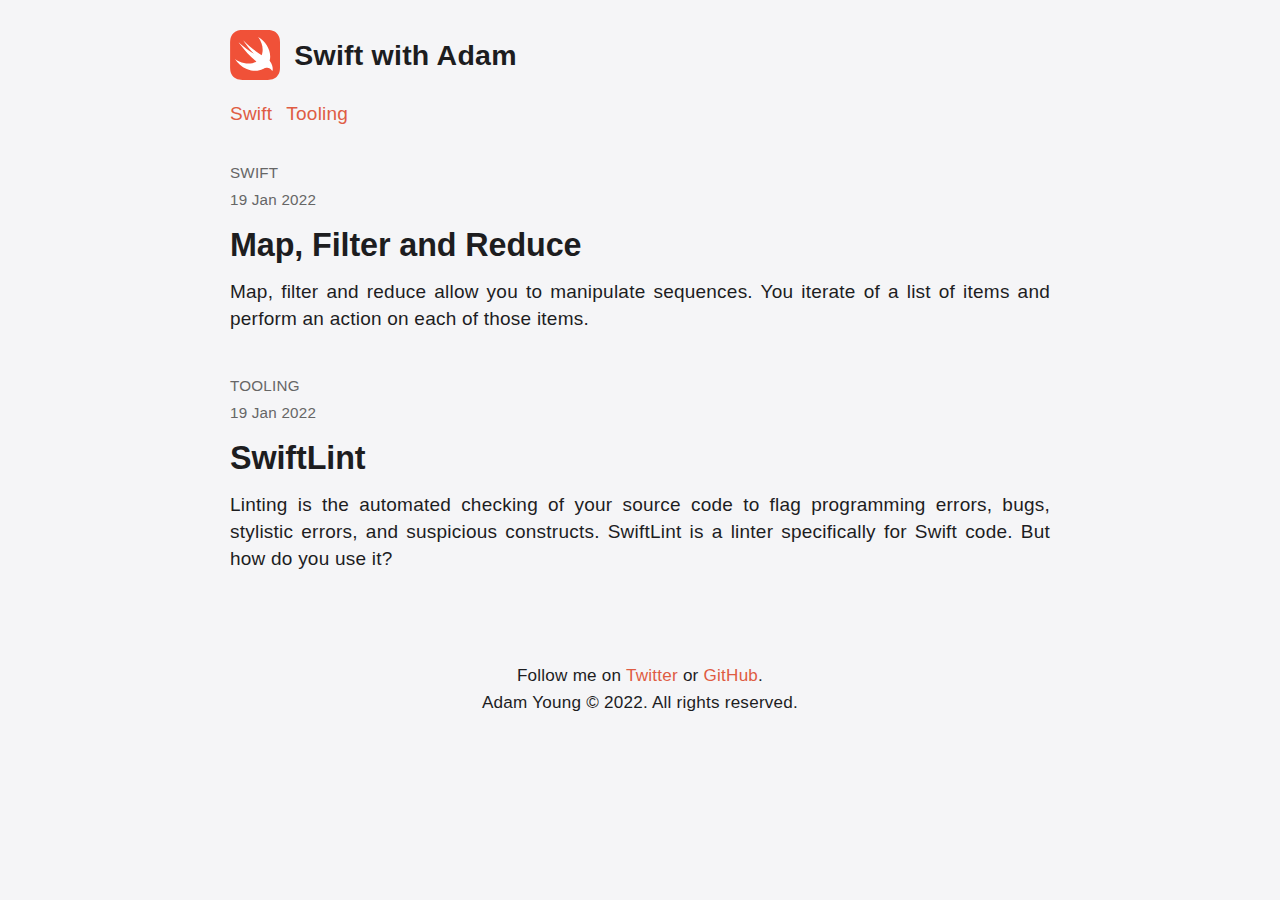
==== index.html @ f8880c5d "Deploying to blog from  @ dd36a18d6a02114e4bb6f28b5c849c3270a93f9e 🚀" ====
<!DOCTYPE html><html lang="en"><head><meta charset="UTF-8"/><meta name="og:site_name" content="Swift with Adam"/><link rel="canonical" href="https://swiftwithadam.com"/><meta name="twitter:url" content="https://swiftwithadam.com"/><meta name="og:url" content="https://swiftwithadam.com"/><title>Swift with Adam</title><meta name="twitter:title" content="Swift with Adam"/><meta name="og:title" content="Swift with Adam"/><meta name="description" content="Articles on everything you need to know about Swift"/><meta name="twitter:description" content="Articles on everything you need to know about Swift"/><meta name="og:description" content="Articles on everything you need to know about Swift"/><meta name="twitter:card" content="summary"/><link rel="stylesheet" href="/styles.css" type="text/css"/><meta name="viewport" content="width=device-width, initial-scale=1.0"/><link rel="shortcut icon" href="/images/swift_logo.svg" type="image/svg+xml"/><link rel="alternate" href="/feed.rss" type="application/rss+xml" title="Subscribe to Swift with Adam"/><meta name="twitter:image" content="https://swiftwithadam.com/images/swift_logo.svg"/><meta name="og:image" content="https://swiftwithadam.com/images/swift_logo.svg"/></head><body><header><img src="/images/swift_logo.svg" class="logo"/><a href="/" class="site-name">Swift with Adam</a><nav><ul><li><a href="/swift">Swift</a></li><li><a href="/tooling">Tooling</a></li></ul></nav></header><main><ul class="item-list"><li><article><p class="item-eyebrow">Swift</p><p class="item-date">19 Jan 2022</p><h1><a href="/swift/map-filter-reduce">Map, Filter and Reduce</a></h1><p>Map, filter and reduce allow you to manipulate sequences. You iterate of a list of items and perform an action on each of those items.</p></article></li><li><article><p class="item-eyebrow">Tooling</p><p class="item-date">19 Jan 2022</p><h1><a href="/tooling/swiftlint">SwiftLint</a></h1><p>Linting is the automated checking of your source code to flag programming errors, bugs, stylistic errors, and suspicious constructs. SwiftLint is a linter specifically for Swift code. But how do you use it?</p></article></li></ul></main><footer><p>Follow me on <a href="https://twitter.com/adamayoung">Twitter</a> or <a href="https://github.com/adamayoung">GitHub</a>.</p><p>Adam Young © 2022. All rights reserved.</p></footer></body></html>
---- styles.css ----
/* Reset CSS */

html {
    font-size: 100%;
    -ms-text-size-adjust: 100%;
    -webkit-text-size-adjust:100%
}

body {
    margin: 0;
    padding: 0;
}

*, * :before, * :after {
    -moz-box-sizing: border-box;
    -webkit-box-sizing: border-box;
    box-sizing:border-box
}

html, body {
    height: 100%;
}

ul, ol, li, dl, dt, dd, h1, h2, h3, h4, h5, h6, hgroup, p, blockquote, figure, form, fieldset, input, legend, pre, abbr {
    margin: 0;
    padding:0
}

pre, code, address, caption, th, figcaption {
    font-size: 1em;
    font-weight: normal;
    font-style: normal;
}

fieldset, iframe, img {
    border: none;
}

caption, th {
    text-align:left;
}

table {
    border-collapse: collapse;
    border-spacing: 0;
}

article, aside, footer, header, nav, main, section, summary, details, hgroup, figure, figcaption {
    display:block
}

audio, canvas, video, progress {
    display: inline-block;
    vertical-align: baseline
}

button {
    font: inherit;
    vertical-align: middle;
}

:root {
    --border-radius: 4px;
    --content-margin-bottom: 1em;
}

/* Variables */

body {
    --color-fill: #f5f5f7;
    --color-blue: #36f;
    --color-orange: rgb(223, 92, 67);
    --color-light-gray: #666;

    --color-text: #1d1d1f;

    --color-link: var(--color-orange);
    --color-heading-link: var(--color-text);
    --color-header-text: var(--color-text);
}

@media (prefers-color-scheme: dark) {
    body {
        --color-fill: #121212;
        --color-light-gray: #AAA;

        --color-text: #EDEDEf;
    }
}

/* Main Elements */

body {
    font-family: "SF Pro Display", "SF Pro Icons", "Helvetica Neue", Helvetica, Arial, sans-serif;
    font-size: 19px;
    letter-spacing: 0.2280000001192093px;
    line-height: 27.000900268554688px;
    background-color: var(--color-fill);
    color: var(--color-text);
    font-weight:300
}


body pre, body code {
    font-family: "SF Mono", Menlo, Consolas, Monaco, "Courier New", monospace, serif
}

a:link {
    color: var(--color-link);
    text-decoration:none
}

a:visited {
    color:var(--color-link)
}

a:active {
    color:var(--color-link)
}

a:hover {
    color: var(--color-link);
    text-decoration: underline
}

p {
    margin-bottom: 1em;
}

h1 {
    margin-bottom: 0.5em;
    font-size: 1.7em;
    line-height: 1.08349;
    font-weight: 700;
    letter-spacing: -.003em;
}

h2 {
    margin-top: 2em;
    margin-bottom: 0.5em;
    font-size: 1.4em;
    font-weight: 500;
    line-height: 1;
}

h3 {
    margin-bottom: 0.5em;
    font-size: 1.3em;
    font-weight: 400;
    line-height: 1;
}

h4 {
    margin-bottom: 0.5em;
    font-size: 1.2em;
    font-weight: 400;
    line-height: 1.2;
}

h5 {
    margin-bottom: 0.5em;
    font-size: 1.175em;
    font-weight: 500;
    line-height: 1.4;
}

h6 {
    margin-bottom: 0.5em;
    font-size: 1em;
    font-weight: 700;
    line-height: 1.5;
}

h1 a:link, h1 a:visited, h1 a:active, h1 a:hover,
h2 a:link, h2 a:visited, h2 a:active, h2 a:hover,
h3 a:link, h3 a:visited, h3 a:active, h3 a:hover,
h4 a:link, h4 a:visited, h4 a:active, h4 a:hover,
h5 a:link, h5 a:visited, h5 a:active, h5 a:hover,
h6 a:link, h6 a:visited, h6 a:active, h6 a:hover {
    color: var(--color-heading-link);
}

/* Custom elements */

body > header, body > main, body > footer {
    max-width: 900px;
    margin-left: auto;
    margin-right: auto;
    padding: 0 40px 40px 40px;
}

/* - Header */

body > header {
    padding-top: 30px;
    padding-bottom: 30px;
}

body > header > * {
    vertical-align: middle;
}

body > header .logo {
    width: 50px;
    margin-right: 0.75em;
}

body > header .site-name {
    font-size: 1.5em;
    color: var(--color-text);
    font-weight: bold;
    text-decoration: none;
}

/* - Nav */

nav {
    margin-top: 20px;
}

nav li {
    display: inline-block;
    margin: 0 14px 0 0;
    line-height: 1.5em;
}

nav li:last-child {
    margin-right: 0;
}

/* - article */

article > h1 {
    max-width: 80%;
}

article p {
    text-align: justify;
}

article ul, article ol {
    margin-left: 2em;
    margin-bottom: 1em;
}

article img {
    max-width: 100%;
}

article blockquote {
    margin: 0 3em;
}

/* - item list */

.item-list > li {
    display: block;
    padding: 0 0 20px 0;
    border-radius: 20px;
    margin-bottom: 20px;
}

.item-list > li:last-child {
    margin-bottom: 0;
}

.item-list h1 {
    margin-bottom: 15px;
}

.item-list p {
    margin-bottom: 0;
}

.item-eyebrow {
    text-transform: uppercase;
}

.item-eyebrow, .item-date {
    font-size: 0.8em;
    color: var(--color-light-gray);
    font-weight: 500;
}

p.item-eyebrow {
    margin-bottom: 0;
}

p.item-date {
    margin-bottom: 1em;
}

.content {
    margin-bottom: 40px;
}

.browse-all {
    display: block;
    margin-bottom: 30px;
}

/* - Footer */

body > footer {
    font-size: 0.9em;
    padding-top: 30px;
    padding-bottom: 30px;
    text-align: center;
}

body > footer p {
    margin-bottom: 0;
}

/* Image animation */

article img {
  animation: fadeIn 3s;
  -webkit-animation: fadeIn 3s;
  -moz-animation: fadeIn 3s;
  -o-animation: fadeIn 3s;
  -ms-animation: fadeIn 3s;
}
@keyframes fadeIn {
  0% {opacity:0;}
  100% {opacity:1;}
}

@-moz-keyframes fadeIn {
  0% {opacity:0;}
  100% {opacity:1;}
}

@-webkit-keyframes fadeIn {
  0% {opacity:0;}
  100% {opacity:1;}
}

@-o-keyframes fadeIn {
  0% {opacity:0;}
  100% {opacity:1;}
}

@-ms-keyframes fadeIn {
  0% {opacity:0;}
  100% {opacity:1;}
}


/* Splash */

pre {
    margin-bottom: 1.5em;
    background-color: #1a1a1a;
    padding: 16px 0;
    border-radius: 16px;
}

pre code {
    font-family: monospace;
    display: block;
    padding: 0 20px;
    color: #a9bcbc;
    line-height: 1.4em;
    font-size: 0.95em;
    overflow-x: auto;
    white-space: pre;
    -webkit-overflow-scrolling: touch;
}

pre code .keyword {
    color: #e73289;
}

pre code .type {
    color: #8281ca;
}

pre code .call {
    color: #348fe5;
}

pre code .property {
    color: #21ab9d;
}

pre code .number {
    color: #db6f57;
}

pre code .string {
    color: #fa641e;
}

pre code .comment {
    color: #6b8a94;
}

pre code .dotAccess {
    color: #92b300;
}

pre code .preprocessing {
    color: #b68a00;
}
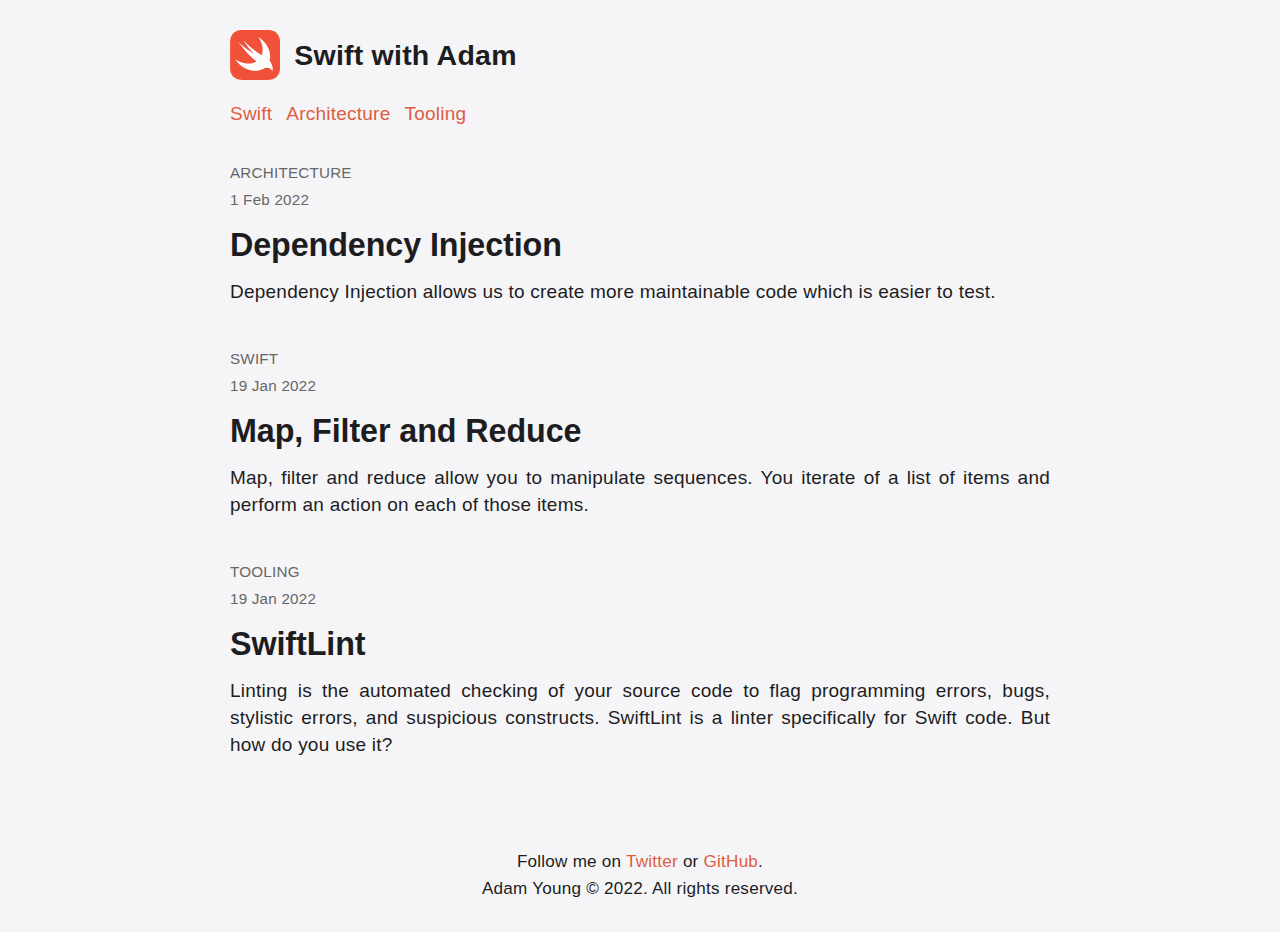
==== commit 7376de15: "Deploying to blog from  @ f325b51d67f26ddc407a8cdc1f78828eb7978244 🚀" ====
--- a/index.html
+++ b/index.html
@@ -1 +1,5 @@
-<!DOCTYPE html><html lang="en"><head><meta charset="UTF-8"/><meta name="og:site_name" content="Swift with Adam"/><link rel="canonical" href="https://swiftwithadam.com"/><meta name="twitter:url" content="https://swiftwithadam.com"/><meta name="og:url" content="https://swiftwithadam.com"/><title>Swift with Adam</title><meta name="twitter:title" content="Swift with Adam"/><meta name="og:title" content="Swift with Adam"/><meta name="description" content="Articles on everything you need to know about Swift"/><meta name="twitter:description" content="Articles on everything you need to know about Swift"/><meta name="og:description" content="Articles on everything you need to know about Swift"/><meta name="twitter:card" content="summary"/><link rel="stylesheet" href="/styles.css" type="text/css"/><meta name="viewport" content="width=device-width, initial-scale=1.0"/><link rel="shortcut icon" href="/images/swift_logo.svg" type="image/svg+xml"/><link rel="alternate" href="/feed.rss" type="application/rss+xml" title="Subscribe to Swift with Adam"/><meta name="twitter:image" content="https://swiftwithadam.com/images/swift_logo.svg"/><meta name="og:image" content="https://swiftwithadam.com/images/swift_logo.svg"/></head><body><header><img src="/images/swift_logo.svg" class="logo"/><a href="/" class="site-name">Swift with Adam</a><nav><ul><li><a href="/swift">Swift</a></li><li><a href="/tooling">Tooling</a></li></ul></nav></header><main><ul class="item-list"><li><article><p class="item-eyebrow">Swift</p><p class="item-date">19 Jan 2022</p><h1><a href="/swift/map-filter-reduce">Map, Filter and Reduce</a></h1><p>Map, filter and reduce allow you to manipulate sequences. You iterate of a list of items and perform an action on each of those items.</p></article></li><li><article><p class="item-eyebrow">Tooling</p><p class="item-date">19 Jan 2022</p><h1><a href="/tooling/swiftlint">SwiftLint</a></h1><p>Linting is the automated checking of your source code to flag programming errors, bugs, stylistic errors, and suspicious constructs. SwiftLint is a linter specifically for Swift code. But how do you use it?</p></article></li></ul></main><footer><p>Follow me on <a href="https://twitter.com/adamayoung">Twitter</a> or <a href="https://github.com/adamayoung">GitHub</a>.</p><p>Adam Young © 2022. All rights reserved.</p></footer></body></html>+<!DOCTYPE html><html lang="en"><head><script async src="https://www.googletagmanager.com/gtag/js?id=G-VJ2DFPZ6Z9"></script><script>window.dataLayer = window.dataLayer || [];
+function gtag(){dataLayer.push(arguments);}
+gtag('js', new Date());
+
+gtag('config', 'G-VJ2DFPZ6Z9');</script><meta charset="UTF-8"/><meta name="og:site_name" content="Swift with Adam"/><link rel="canonical" href="https://swiftwithadam.com"/><meta name="twitter:url" content="https://swiftwithadam.com"/><meta name="og:url" content="https://swiftwithadam.com"/><title>Swift with Adam</title><meta name="twitter:title" content="Swift with Adam"/><meta name="og:title" content="Swift with Adam"/><meta name="description" content="Articles on everything you need to know about Swift"/><meta name="twitter:description" content="Articles on everything you need to know about Swift"/><meta name="og:description" content="Articles on everything you need to know about Swift"/><meta name="twitter:card" content="summary"/><link rel="stylesheet" href="/styles.css" type="text/css"/><meta name="viewport" content="width=device-width, initial-scale=1.0"/><link rel="shortcut icon" href="/images/favicon.png" type="image/png"/><link rel="alternate" href="/feed.rss" type="application/rss+xml" title="Subscribe to Swift with Adam"/><meta name="twitter:image" content="https://swiftwithadam.com/images/swift_logo.svg"/><meta name="og:image" content="https://swiftwithadam.com/images/swift_logo.svg"/></head><body><header><img src="/images/swift_logo.svg" class="logo"/><a href="/" class="site-name">Swift with Adam</a><nav><ul><li><a href="/swift">Swift</a></li><li><a href="/architecture">Architecture</a></li><li><a href="/tooling">Tooling</a></li></ul></nav></header><main><ul class="item-list"><li><article><p class="item-eyebrow">Architecture</p><p class="item-date">1 Feb 2022</p><h1><a href="/architecture/dependency-injection">Dependency Injection</a></h1><p>Dependency Injection allows us to create more maintainable code which is easier to test.</p></article></li><li><article><p class="item-eyebrow">Swift</p><p class="item-date">19 Jan 2022</p><h1><a href="/swift/map-filter-reduce">Map, Filter and Reduce</a></h1><p>Map, filter and reduce allow you to manipulate sequences. You iterate of a list of items and perform an action on each of those items.</p></article></li><li><article><p class="item-eyebrow">Tooling</p><p class="item-date">19 Jan 2022</p><h1><a href="/tooling/swiftlint">SwiftLint</a></h1><p>Linting is the automated checking of your source code to flag programming errors, bugs, stylistic errors, and suspicious constructs. SwiftLint is a linter specifically for Swift code. But how do you use it?</p></article></li></ul></main><footer><p>Follow me on <a href="https://twitter.com/adamayoung">Twitter</a> or <a href="https://github.com/adamayoung">GitHub</a>.</p><p>Adam Young © 2022. All rights reserved.</p></footer></body></html>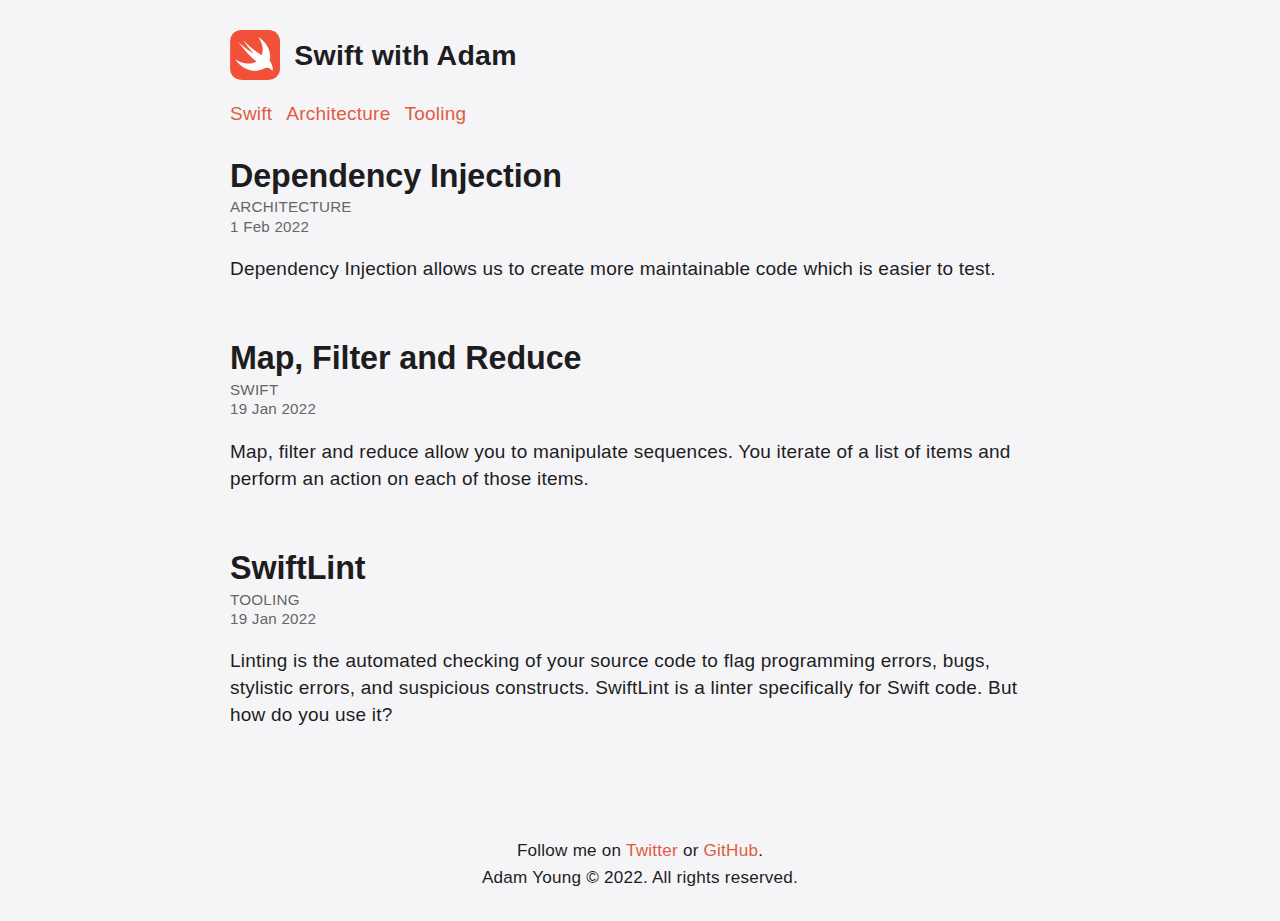
==== commit b298aa65: "Deploying to blog from  @ dd68ee60aa9c9490da472a592e9d6873a682c8d5 🚀" ====
--- a/index.html
+++ b/index.html
@@ -2,4 +2,4 @@
 function gtag(){dataLayer.push(arguments);}
 gtag('js', new Date());
 
-gtag('config', 'G-VJ2DFPZ6Z9');</script><meta charset="UTF-8"/><meta name="og:site_name" content="Swift with Adam"/><link rel="canonical" href="https://swiftwithadam.com"/><meta name="twitter:url" content="https://swiftwithadam.com"/><meta name="og:url" content="https://swiftwithadam.com"/><title>Swift with Adam</title><meta name="twitter:title" content="Swift with Adam"/><meta name="og:title" content="Swift with Adam"/><meta name="description" content="Articles on everything you need to know about Swift"/><meta name="twitter:description" content="Articles on everything you need to know about Swift"/><meta name="og:description" content="Articles on everything you need to know about Swift"/><meta name="twitter:card" content="summary"/><link rel="stylesheet" href="/styles.css" type="text/css"/><meta name="viewport" content="width=device-width, initial-scale=1.0"/><link rel="shortcut icon" href="/images/favicon.png" type="image/png"/><link rel="alternate" href="/feed.rss" type="application/rss+xml" title="Subscribe to Swift with Adam"/><meta name="twitter:image" content="https://swiftwithadam.com/images/swift_logo.svg"/><meta name="og:image" content="https://swiftwithadam.com/images/swift_logo.svg"/></head><body><header><img src="/images/swift_logo.svg" class="logo"/><a href="/" class="site-name">Swift with Adam</a><nav><ul><li><a href="/swift">Swift</a></li><li><a href="/architecture">Architecture</a></li><li><a href="/tooling">Tooling</a></li></ul></nav></header><main><ul class="item-list"><li><article><p class="item-eyebrow">Architecture</p><p class="item-date">1 Feb 2022</p><h1><a href="/architecture/dependency-injection">Dependency Injection</a></h1><p>Dependency Injection allows us to create more maintainable code which is easier to test.</p></article></li><li><article><p class="item-eyebrow">Swift</p><p class="item-date">19 Jan 2022</p><h1><a href="/swift/map-filter-reduce">Map, Filter and Reduce</a></h1><p>Map, filter and reduce allow you to manipulate sequences. You iterate of a list of items and perform an action on each of those items.</p></article></li><li><article><p class="item-eyebrow">Tooling</p><p class="item-date">19 Jan 2022</p><h1><a href="/tooling/swiftlint">SwiftLint</a></h1><p>Linting is the automated checking of your source code to flag programming errors, bugs, stylistic errors, and suspicious constructs. SwiftLint is a linter specifically for Swift code. But how do you use it?</p></article></li></ul></main><footer><p>Follow me on <a href="https://twitter.com/adamayoung">Twitter</a> or <a href="https://github.com/adamayoung">GitHub</a>.</p><p>Adam Young © 2022. All rights reserved.</p></footer></body></html>+gtag('config', 'G-VJ2DFPZ6Z9');</script><meta charset="UTF-8"/><meta name="og:site_name" content="Swift with Adam"/><link rel="canonical" href="https://swiftwithadam.com"/><meta name="twitter:url" content="https://swiftwithadam.com"/><meta name="og:url" content="https://swiftwithadam.com"/><title>Swift with Adam</title><meta name="twitter:title" content="Swift with Adam"/><meta name="og:title" content="Swift with Adam"/><meta name="description" content="Articles on everything you need to know about Swift"/><meta name="twitter:description" content="Articles on everything you need to know about Swift"/><meta name="og:description" content="Articles on everything you need to know about Swift"/><meta name="twitter:card" content="summary"/><link rel="stylesheet" href="/styles.css" type="text/css"/><meta name="viewport" content="width=device-width, initial-scale=1.0"/><link rel="shortcut icon" href="/images/favicon.png" type="image/png"/><link rel="alternate" href="/feed.rss" type="application/rss+xml" title="Subscribe to Swift with Adam"/><meta name="twitter:image" content="https://swiftwithadam.com/images/swift_logo.svg"/><meta name="og:image" content="https://swiftwithadam.com/images/swift_logo.svg"/></head><body><header><img src="/images/swift_logo.svg" class="logo"/><a href="/" class="site-name">Swift with Adam</a><nav><ul><li><a href="/swift">Swift</a></li><li><a href="/architecture">Architecture</a></li><li><a href="/tooling">Tooling</a></li></ul></nav></header><main><ul class="item-list"><li><article><header><h1><a href="/architecture/dependency-injection">Dependency Injection</a></h1><p class="item-section-title">Architecture</p><p class="item-date">1 Feb 2022</p></header><main><p>Dependency Injection allows us to create more maintainable code which is easier to test.</p></main></article></li><li><article><header><h1><a href="/swift/map-filter-reduce">Map, Filter and Reduce</a></h1><p class="item-section-title">Swift</p><p class="item-date">19 Jan 2022</p></header><main><p>Map, filter and reduce allow you to manipulate sequences. You iterate of a list of items and perform an action on each of those items.</p></main></article></li><li><article><header><h1><a href="/tooling/swiftlint">SwiftLint</a></h1><p class="item-section-title">Tooling</p><p class="item-date">19 Jan 2022</p></header><main><p>Linting is the automated checking of your source code to flag programming errors, bugs, stylistic errors, and suspicious constructs. SwiftLint is a linter specifically for Swift code. But how do you use it?</p></main></article></li></ul></main><footer><p>Follow me on <a href="https://twitter.com/adamayoung">Twitter</a> or <a href="https://github.com/adamayoung">GitHub</a>.</p><p>Adam Young © 2022. All rights reserved.</p></footer></body></html>--- a/styles.css
+++ b/styles.css
@@ -83,39 +83,48 @@
     body {
         --color-fill: #121212;
         --color-light-gray: #AAA;
-
         --color-text: #EDEDEf;
     }
 }
 
 /* Main Elements */
 
-body {
+html {
     font-family: "SF Pro Display", "SF Pro Icons", "Helvetica Neue", Helvetica, Arial, sans-serif;
     font-size: 19px;
-    letter-spacing: 0.2280000001192093px;
-    line-height: 27.000900268554688px;
+    font-weight: 300;
+    letter-spacing: 0.23px;
+    line-height: 27px;
+}
+
+@media (max-width: 38em) {
+    html {
+        font-size: 16px;
+        letter-spacing: 0px;
+        line-height: 24px;
+    }
+}
+
+body {
     background-color: var(--color-fill);
     color: var(--color-text);
-    font-weight:300
-}
-
+}
 
 body pre, body code {
-    font-family: "SF Mono", Menlo, Consolas, Monaco, "Courier New", monospace, serif
+    font-family: "SF Mono", Menlo, Consolas, Monaco, "Courier New", monospace, serif;
 }
 
 a:link {
     color: var(--color-link);
-    text-decoration:none
+    text-decoration: none
 }
 
 a:visited {
-    color:var(--color-link)
+    color: var(--color-link)
 }
 
 a:active {
-    color:var(--color-link)
+    color: var(--color-link)
 }
 
 a:hover {
@@ -189,6 +198,12 @@
     padding: 0 40px 40px 40px;
 }
 
+@media (max-width: 38em) {
+    body > header, body > main, body > footer {
+        padding: 0 20px 20px 20px;
+    }
+}
+
 /* - Header */
 
 body > header {
@@ -230,24 +245,48 @@
 
 /* - article */
 
-article > h1 {
+article header {
+    margin-bottom: 0.5em;
+}
+
+article header h1 {
+    margin-bottom: 0;
+}
+
+article header p {
+    margin-bottom: 0;
+}
+
+article header p {
+    font-size: 0.8em;
+    color: var(--color-light-gray);
+    font-weight: 500;
+}
+
+
+article header p.item-section-title {
+    text-transform: uppercase;
+    margin-block-end: -0.5em;
+}
+
+article header p.item-date {
+    margin-bottom: 1em;
+}
+
+article main > h1 {
     max-width: 80%;
 }
 
-article p {
-    text-align: justify;
-}
-
-article ul, article ol {
+article main ul, article main ol {
     margin-left: 2em;
     margin-bottom: 1em;
 }
 
-article img {
+article main img {
     max-width: 100%;
 }
 
-article blockquote {
+article main blockquote {
     margin: 0 3em;
 }
 
@@ -262,36 +301,6 @@
 
 .item-list > li:last-child {
     margin-bottom: 0;
-}
-
-.item-list h1 {
-    margin-bottom: 15px;
-}
-
-.item-list p {
-    margin-bottom: 0;
-}
-
-.item-eyebrow {
-    text-transform: uppercase;
-}
-
-.item-eyebrow, .item-date {
-    font-size: 0.8em;
-    color: var(--color-light-gray);
-    font-weight: 500;
-}
-
-p.item-eyebrow {
-    margin-bottom: 0;
-}
-
-p.item-date {
-    margin-bottom: 1em;
-}
-
-.content {
-    margin-bottom: 40px;
 }
 
 .browse-all {
